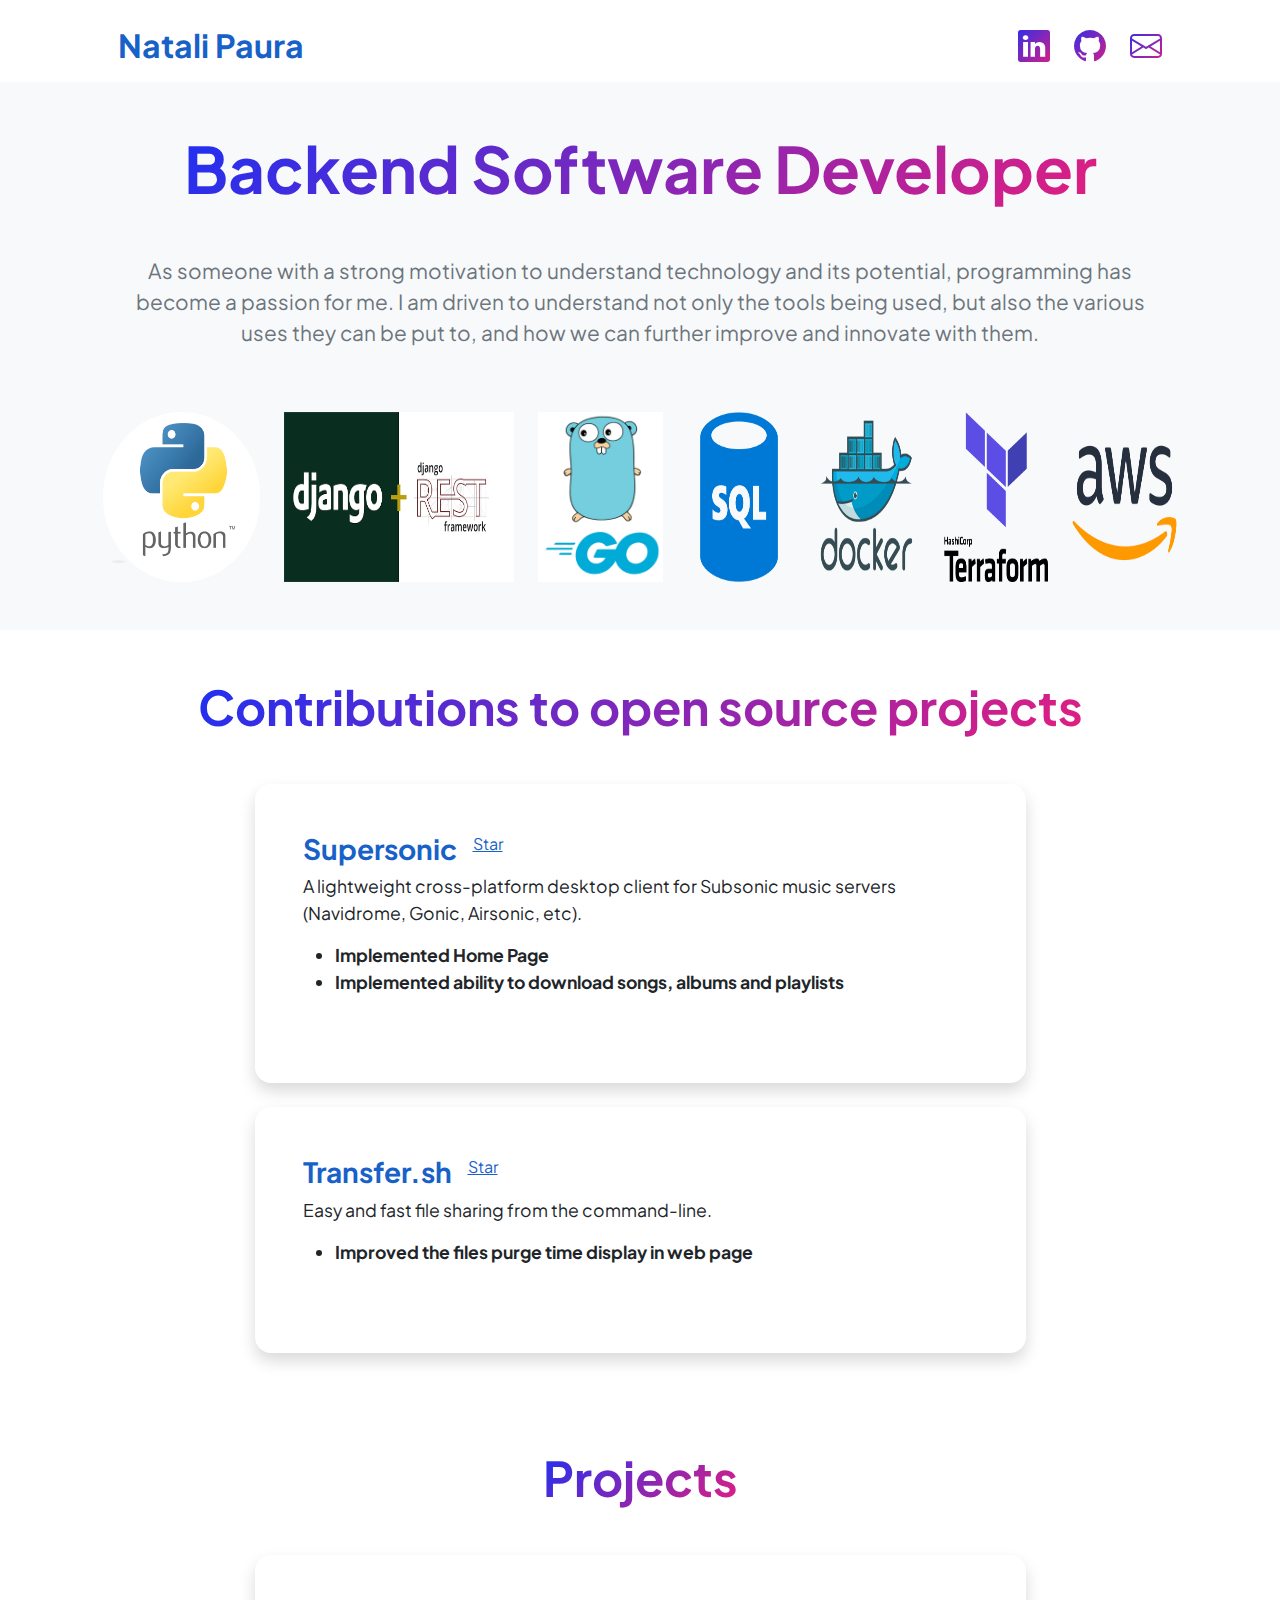
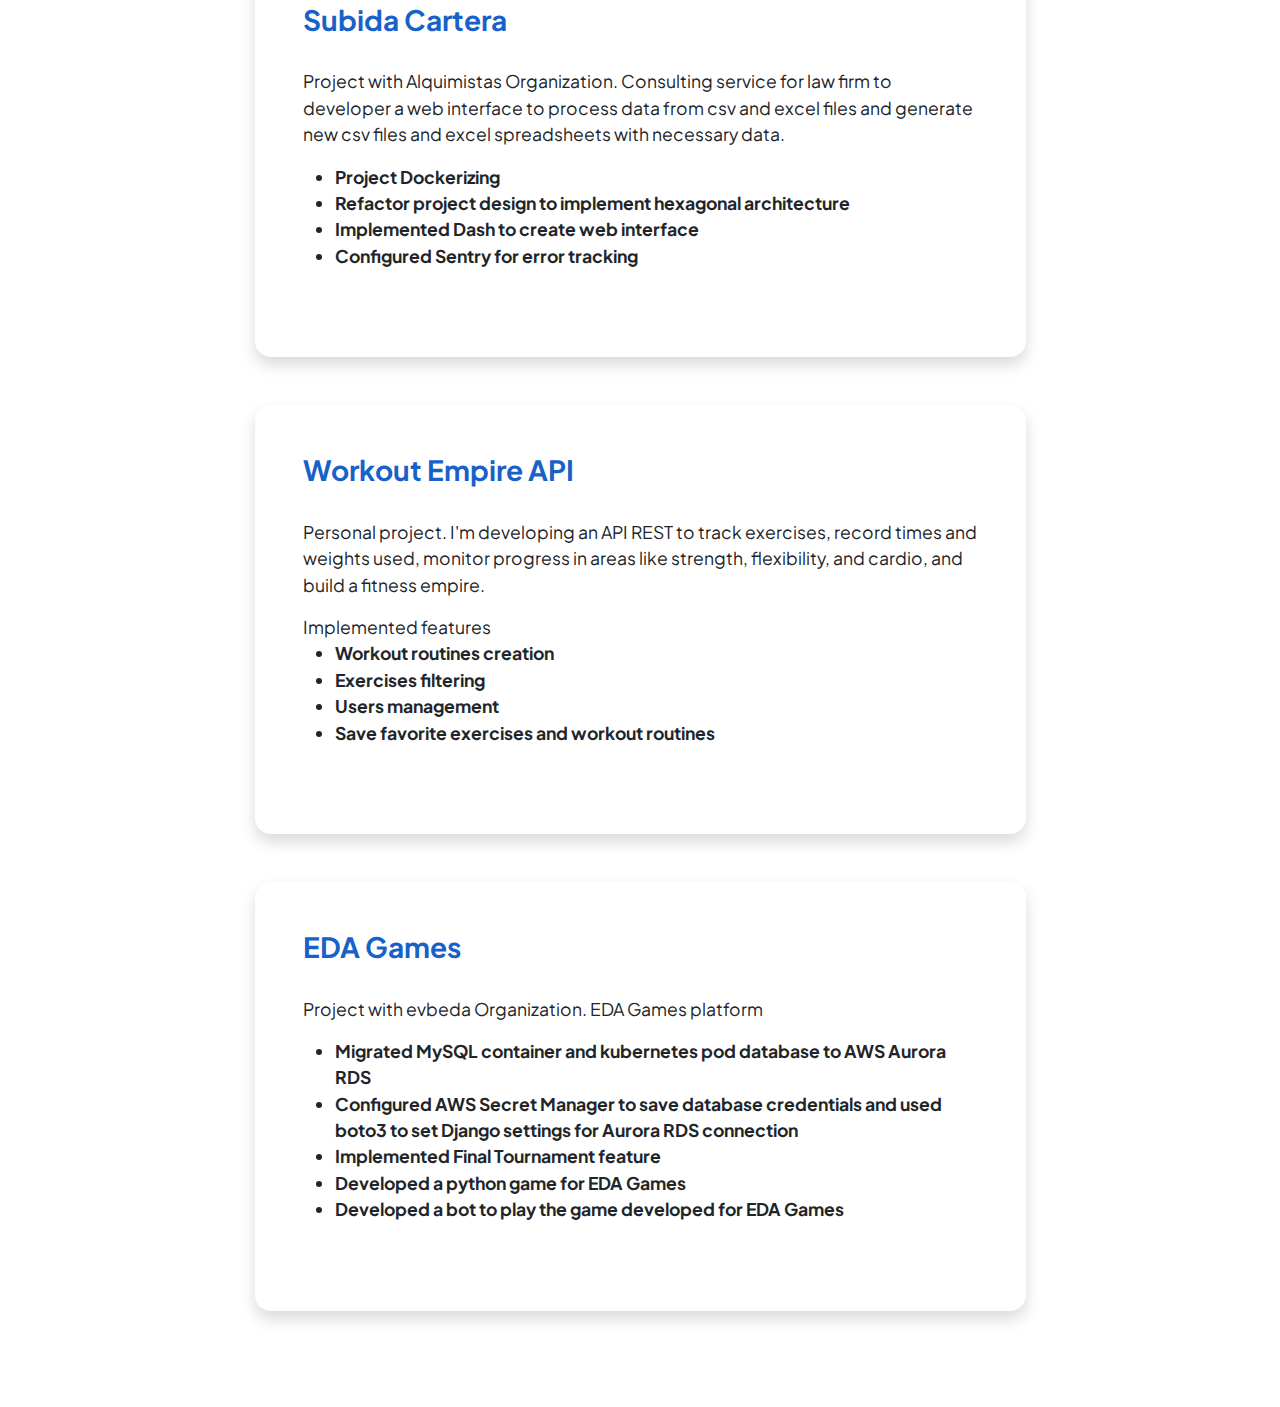
==== index.html @ a1b4a193 "Add portfolio information" ====
<!DOCTYPE html>
<html lang="en">
    <head>
        <meta charset="utf-8" />
        <meta name="viewport" content="width=device-width, initial-scale=1, shrink-to-fit=no" />
        <meta name="description" content="" />
        <meta name="author" content="" />
        <title>Portfolio</title>
        <!-- Favicon-->
        <link rel="icon" href="images/favicon.svg" sizes="any" type="image/svg+xml">
        <!-- Custom Google font-->
        <link rel="preconnect" href="https://fonts.googleapis.com" />
        <link rel="preconnect" href="https://fonts.gstatic.com" crossorigin />
        <link href="https://fonts.googleapis.com/css2?family=Plus+Jakarta+Sans:wght@100;200;300;400;500;600;700;800;900&amp;display=swap" rel="stylesheet" />
        <!-- Bootstrap icons-->
        <link href="https://cdn.jsdelivr.net/npm/bootstrap-icons@1.8.1/font/bootstrap-icons.css" rel="stylesheet" />
        <!-- Core theme CSS (includes Bootstrap)-->
        <link href="css/styles.css" rel="stylesheet" />
    </head>
    <body class="d-flex flex-column h-100">
        <main class="flex-shrink-0">
            <!-- Navigation-->
            <nav class="navbar navbar-expand-lg navbar-light bg-white py-3">
                <div class="container px-5">
                    <a class="navbar-brand" href="index.html"><span class="fw-bolder text-primary">Natali Paura</span></a>
                    <button class="navbar-toggler" type="button" data-bs-toggle="collapse" data-bs-target="#navbarSupportedContent" aria-controls="navbarSupportedContent" aria-expanded="false" aria-label="Toggle navigation"><span class="navbar-toggler-icon"></span></button>
                    <div class="collapse navbar-collapse" id="navbarSupportedContent">
                        <div class="d-flex justify-content-center fs-2 gap-4">
                            <a class="a-text-gradient" href="https://www.linkedin.com/in/natalipaura/"><i class="bi bi-linkedin"></i></a>
                            <a class="a-text-gradient" href="https://github.com/natilou"><i class="bi bi-github"></i></a>
                            <a class="a-text-gradient" href="mailto:natali.fpaura@gmail.com"><i class="bi bi-envelope"></i></a>
                        </div>
                    </div>
                </div>
            </nav>
            <!-- Header-->
            <header class="py-5">
                <section class="bg-light py-5">
                    <div class="container px-5">
                        <div class="row gx-5 justify-content-center">
                            <div class="col-xxl-8">
                                <div class="text-center my-5">
                                    <h2 class="display-3 fw-bolder mb-5"><span class="text-gradient d-inline">Backend Software Developer</span></h2>
                                    <p class="text-muted">
                                        As someone with a strong motivation to understand technology and its potential, programming has become a passion for me. I am driven to understand not only the tools being used, but also the various uses they can be put to, and how we can further improve and innovate with them.
                                    </p>
                                    <br>
                                    <br>
                                    <!-- <div class="badge bg-gradient-primary-to-secondary text-white mb-4"><div class="text-uppercase">Python &middot; Django &middot; Go &middot; Docker</div></div> -->
                                    <div class="d-flex justify-content-center fs-2 gap-4">
                                        <img class="language-icon" id="python-logo" src="assets/python.png">
                                        <img class="language-icon" id="django-logo" src="assets/django.png">
                                        <img class="language-icon" id="go-logo"src="assets/golang_icon.png">
                                        <img class="language-icon" src="assets/sql.png">
                                        <img class="language-icon" src="assets/docker_icon.png">
                                        <img class="language-icon" src="assets/terraform.png">
                                        <img class="language-icon" src="assets/aws.png">
                                      
                                    </div>
                                </div>
                            </div>
                        </div>
                    </div>
                </section>
                <!-- Projects Section-->
            <section class="py-5">
                <div class="container px-5 mb-5">
                    <div class="text-center mb-5">
                        <br>
                        <br>
                        <h4 class="display-5 fw-bolder mb-0"><span class="text-gradient d-inline">Contributions to open source projects</span></h4>
                    </div>
                    <div class="row gx-5 justify-content-center">
                        <div class="col-lg-11 col-xl-9 col-xxl-8">
                            <!-- Project Card 1-->
                            <div class="card overflow-hidden shadow rounded-4 border-0">
                                <div class="card-body p-0">
                                    <div class="d-flex align-items-center">
                                        <div class="p-5">
                                            <div class="project-info-container">
                                                <h3 class="fw-bolder"><a class="link-project" href="https://github.com/dweymouth/supersonic">Supersonic</a></h3>
                                                <a class="github-button" href="https://github.com/dweymouth/supersonic" data-icon="octicon-star" data-size="large" data-show-count="true" aria-label="Star dweymouth/supersonic on GitHub">Star</a>
                                            </div>
                                            <p>A lightweight cross-platform desktop client for Subsonic music servers (Navidrome, Gonic, Airsonic, etc).</p>
                                            <ul>
                                                <li><strong>Implemented Home Page</strong></li>
                                                <li><strong>Implemented ability to download songs, albums and playlists</strong></li>
                                            </ul>
                                            <img src="https://img.shields.io/badge/Go-00ADD8?style=for-the-badge&logo=go&logoColor=white" alt="">
                                        </div>
                                    </div>
                                </div>
                            </div>
                            <br>
                            <!-- Project Card 2-->
                            <div class="card overflow-hidden shadow rounded-4 border-0 mb-5">
                                <div class="card-body p-0">
                                    <div class="d-flex align-items-center">
                                        <div class="p-5">
                                            <div class="project-info-container">
                                                <h3 class="fw-bolder"><a class="link-project" href="https://github.com/dutchcoders/transfer.sh">Transfer.sh</a></h3>
                                                <a class="github-button" href="https://github.com/dutchcoders/transfer.sh" data-icon="octicon-star" data-size="large" data-show-count="true" aria-label="Star dutchcoders/transfer.sh on GitHub">Star</a>
                                            </div>
                                                <p>Easy and fast file sharing from the command-line.</p>
                                            <ul>
                                                <li><strong>Improved the files purge time display in web page</strong></li>
                                            </ul>
                                            <img src="https://img.shields.io/badge/Go-00ADD8?style=for-the-badge&logo=go&logoColor=white" alt="">
                                        </div>
                                    </div>
                                </div>
                            </div>
                        </div>
                    </div>
                    <br>
                    <br>
                    <div class="text-center mb-5">
                        <h4 class="display-5 fw-bolder mb-0"><span class="text-gradient d-inline">Projects</span></h4>
                    </div>
                    <div class="row gx-5 justify-content-center">
                        <div class="col-lg-11 col-xl-9 col-xxl-8">
                            <!-- Project Card 1-->
                            <div class="card overflow-hidden shadow rounded-4 border-0 mb-5">
                                <div class="card-body p-0">
                                    <div class="d-flex align-items-center">
                                        <div class="p-5">
                                            <a class="link-project" href="https://github.com/alquimistas-org/subida_cartera"><h3 class="fw-bolder">Subida Cartera</h3></a>
                                            <p>Project with Alquimistas Organization. Consulting service for law firm to developer a web interface to process data from csv and excel files and generate new csv files and excel spreadsheets with necessary data.</p>
                                            <ul>
                                                <li><strong>Project Dockerizing</strong></li>
                                                <li><strong>Refactor project design to implement hexagonal architecture</strong></li>
                                                <li><strong>Implemented Dash to create web interface</strong></li>
                                                <li><strong>Configured Sentry for error tracking</strong></li>
                                            </ul>
                                            <br>
                                            <div class="d-flex justify-content-start fs-2 gap-2">
                                                <img src="https://img.shields.io/badge/Python-3873a4?style=for-the-badge&logo=python&logoColor=white" alt="">
                                                <img src="https://img.shields.io/badge/Pandas-130654?style=for-the-badge&logo=pandas&logoColor=white" alt="">
                                                <img src="https://img.shields.io/badge/Dash-0e1012?style=for-the-badge&logo=plotly&logoColor=white" alt="">
                                                <img src="https://img.shields.io/badge/Docker-309cef?style=for-the-badge&logo=docker&logoColor=white" alt="">
                                                <img src="https://img.shields.io/badge/Sentry-362d59?style=for-the-badge&logo=sentry&logoColor=white" alt="">
                                            </div>
                                        </div>
                                    </div>
                                </div>
                            </div>
                        </div>
                        <div class="col-lg-11 col-xl-9 col-xxl-8">
                            <!-- Project Card 2-->
                            <div class="card overflow-hidden shadow rounded-4 border-0 mb-5">
                                <div class="card-body p-0">
                                    <div class="d-flex align-items-center">
                                        <div class="p-5">
                                            <a class="link-project" href="https://github.com/natilou/workout_django_api"><h3 class="fw-bolder">Workout Empire API</h3></a>

                                            <p>Personal project. I'm developing an API REST to track exercises, record times and weights used, monitor progress in areas like strength, flexibility, and cardio, and build a fitness empire.</p>
                                            <figure>
                                                <figcaption style="font-size: 1.1rem;">Implemented features</figcaption>
                                                <ul>
                                                    <li><strong>Workout routines creation</strong></li>
                                                    <li><strong>Exercises filtering</strong></li>
                                                    <li><strong>Users management</strong></li>
                                                    <li><strong>Save favorite exercises and workout routines</strong></li>
                                                </ul>
                                            </figure>
                                            <br>
                                            <div class="d-flex justify-content-start fs-2 gap-2" style="flex-wrap: wrap;">
                                                <img src="https://img.shields.io/badge/Python-3873a4?style=for-the-badge&logo=python&logoColor=white" alt="">
                                                <img src="https://img.shields.io/badge/Django-0c4b33?style=for-the-badge&logo=django&logoColor=white" alt="">
                                                <img src="https://img.shields.io/badge/Django REST framework-a30000?style=for-the-badge&logo=&logoColor=white" alt="">
                                                <img src="https://img.shields.io/badge/Docker-309cef?style=for-the-badge&logo=docker&logoColor=white" alt="">
                                                <img src="https://img.shields.io/badge/Docker-309cef?style=for-the-badge&logo=docker&logoColor=white" alt="">
                                                <img src="https://img.shields.io/badge/GitHub Actions-24292f?style=for-the-badge&logo=githubactions&logoColor=white" alt="">
                                            </div> 
                                                                                   
                                        </div>
                                    </div>
                                </div>
                            </div>
                            <!-- Project Card 3-->
                            <div class="card overflow-hidden shadow rounded-4 border-0 mb-5">
                                <div class="card-body p-0">
                                    <div class="d-flex align-items-center">
                                        <div class="p-5">
                                            <a class="link-project" href="https://github.com/evbeda/edagames"><h3 class="fw-bolder">EDA Games</h3></a>
                                            <p>Project with evbeda Organization. EDA Games platform</p> 
                                            <ul>
                                                <li><strong>Migrated MySQL container and kubernetes pod database to AWS Aurora RDS</strong></li>
                                                <li><strong>Configured AWS Secret Manager to save database credentials and used boto3 to set Django settings for Aurora RDS connection</strong></li>
                                                <li><strong>Implemented Final Tournament feature</strong></li>
                                                <li><strong>Developed a python game for EDA Games</strong></li>
                                                <li><strong>Developed a bot to play the game developed for EDA Games</strong></li>
                                           
                                            </ul>
                                            </figure>
                                            <br>
                                            <div class="d-flex justify-content-start fs-2 gap-2" style="flex-wrap: wrap;">
                                                <img src="https://img.shields.io/badge/Python-3873a4?style=for-the-badge&logo=python&logoColor=white" alt="">
                                                <img src="https://img.shields.io/badge/Django-0c4b33?style=for-the-badge&logo=django&logoColor=white" alt="">
                                                <img src="https://img.shields.io/badge/Django REST framework-a30000?style=for-the-badge&logo=&logoColor=white" alt="">
                                                <img src="https://img.shields.io/badge/Docker-309cef?style=for-the-badge&logo=docker&logoColor=white" alt="">
                                                <img src="https://img.shields.io/badge/Kubernetes-316ce6?style=for-the-badge&logo=kubernetes&logoColor=white" alt="">
                                                <img src="https://img.shields.io/badge/Terraform-844fba?style=for-the-badge&logo=terraform&logoColor=white" alt="">
                                                <img src="https://img.shields.io/badge/Amazon AWS-ff9900?style=for-the-badge&logo=amazonaws&logoColor=white" alt="">
                                                <img src="https://img.shields.io/badge/CircleCi-049b4a?style=for-the-badge&logo=circleci&logoColor=white" alt="">
                                            </div>                                            
                                        </div>
                                    </div>
                                </div>
                            </div>
                        </div>
                    </div>
                    
                </div>
            </section>
        </main>
            </header>
            <!-- About Section-->
        </main>
        <!-- Bootstrap core JS-->
        <script src="https://cdn.jsdelivr.net/npm/bootstrap@5.2.3/dist/js/bootstrap.bundle.min.js"></script>
        <!-- Core theme JS-->
        <script src="js/scripts.js"></script>
        <!-- Place this tag in your head or just before your close body tag. -->
        <script async defer src="https://buttons.github.io/buttons.js"></script>
    </body>
</html>
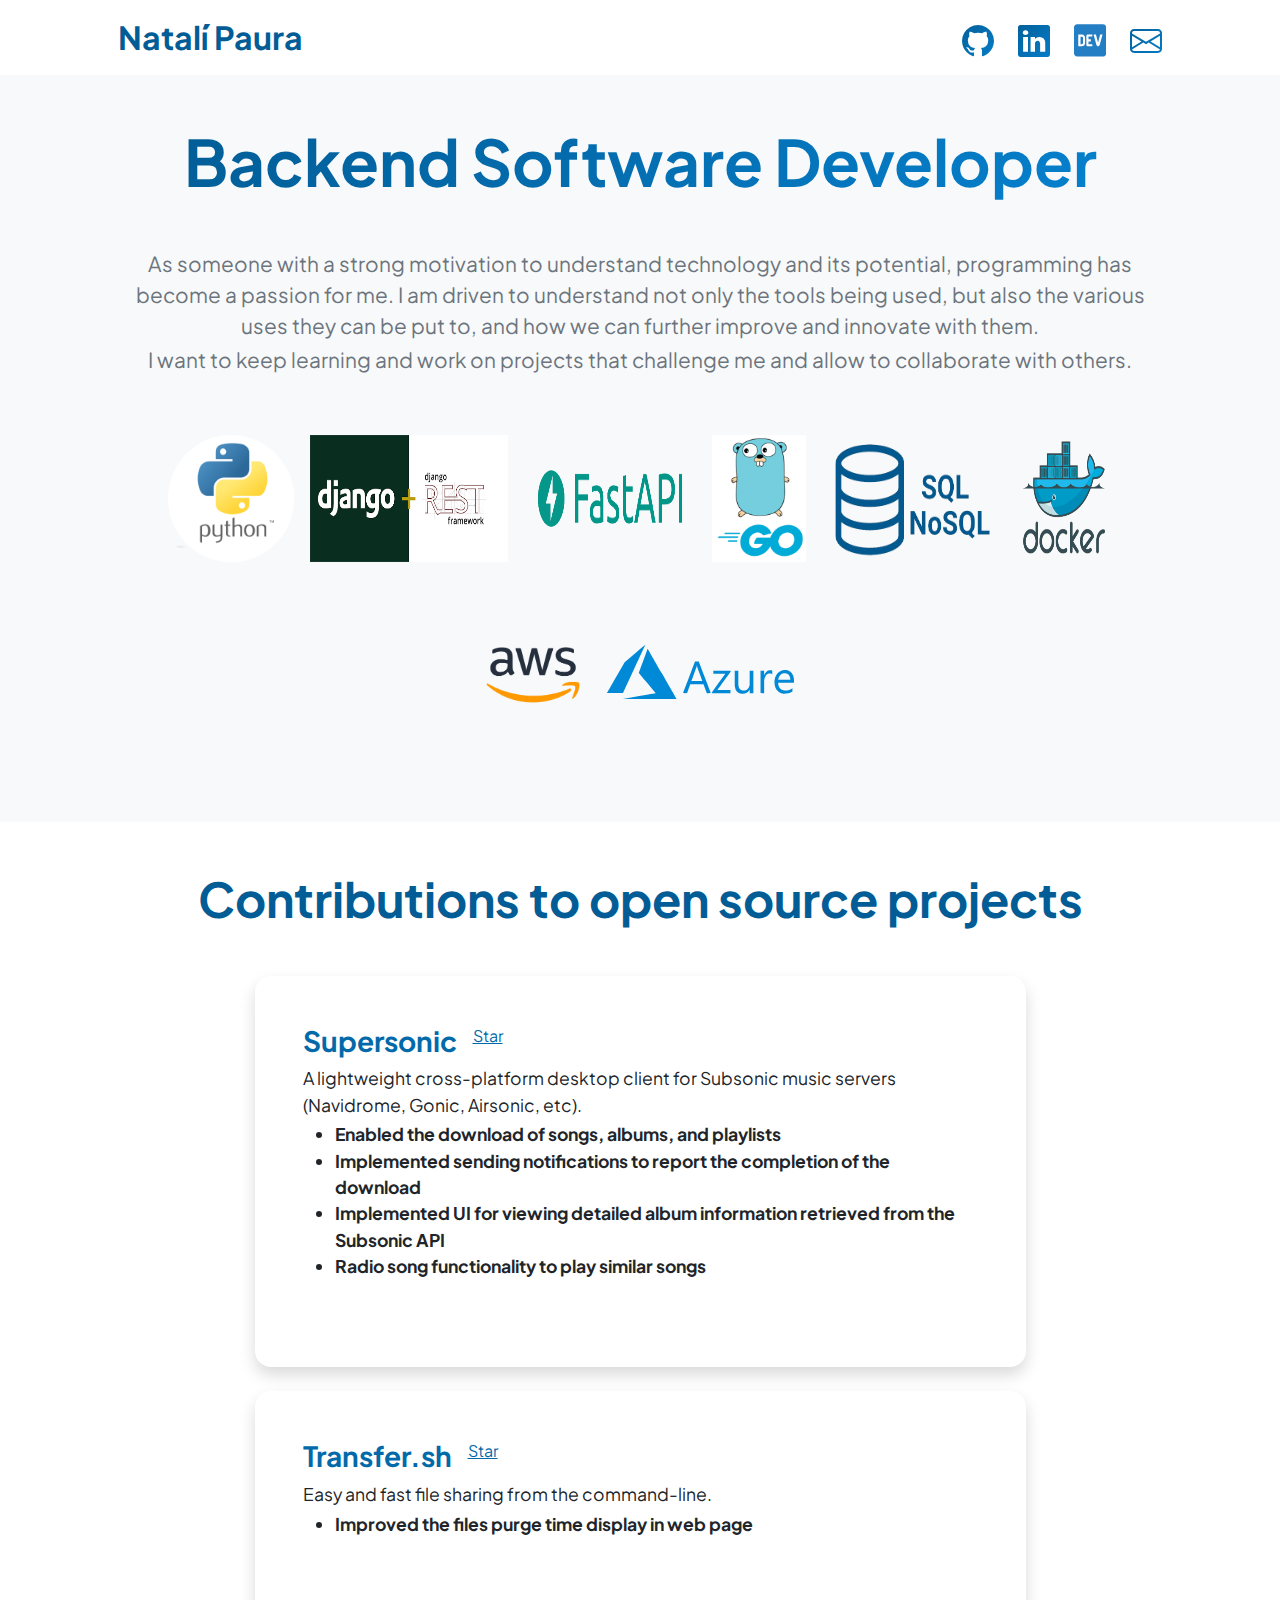
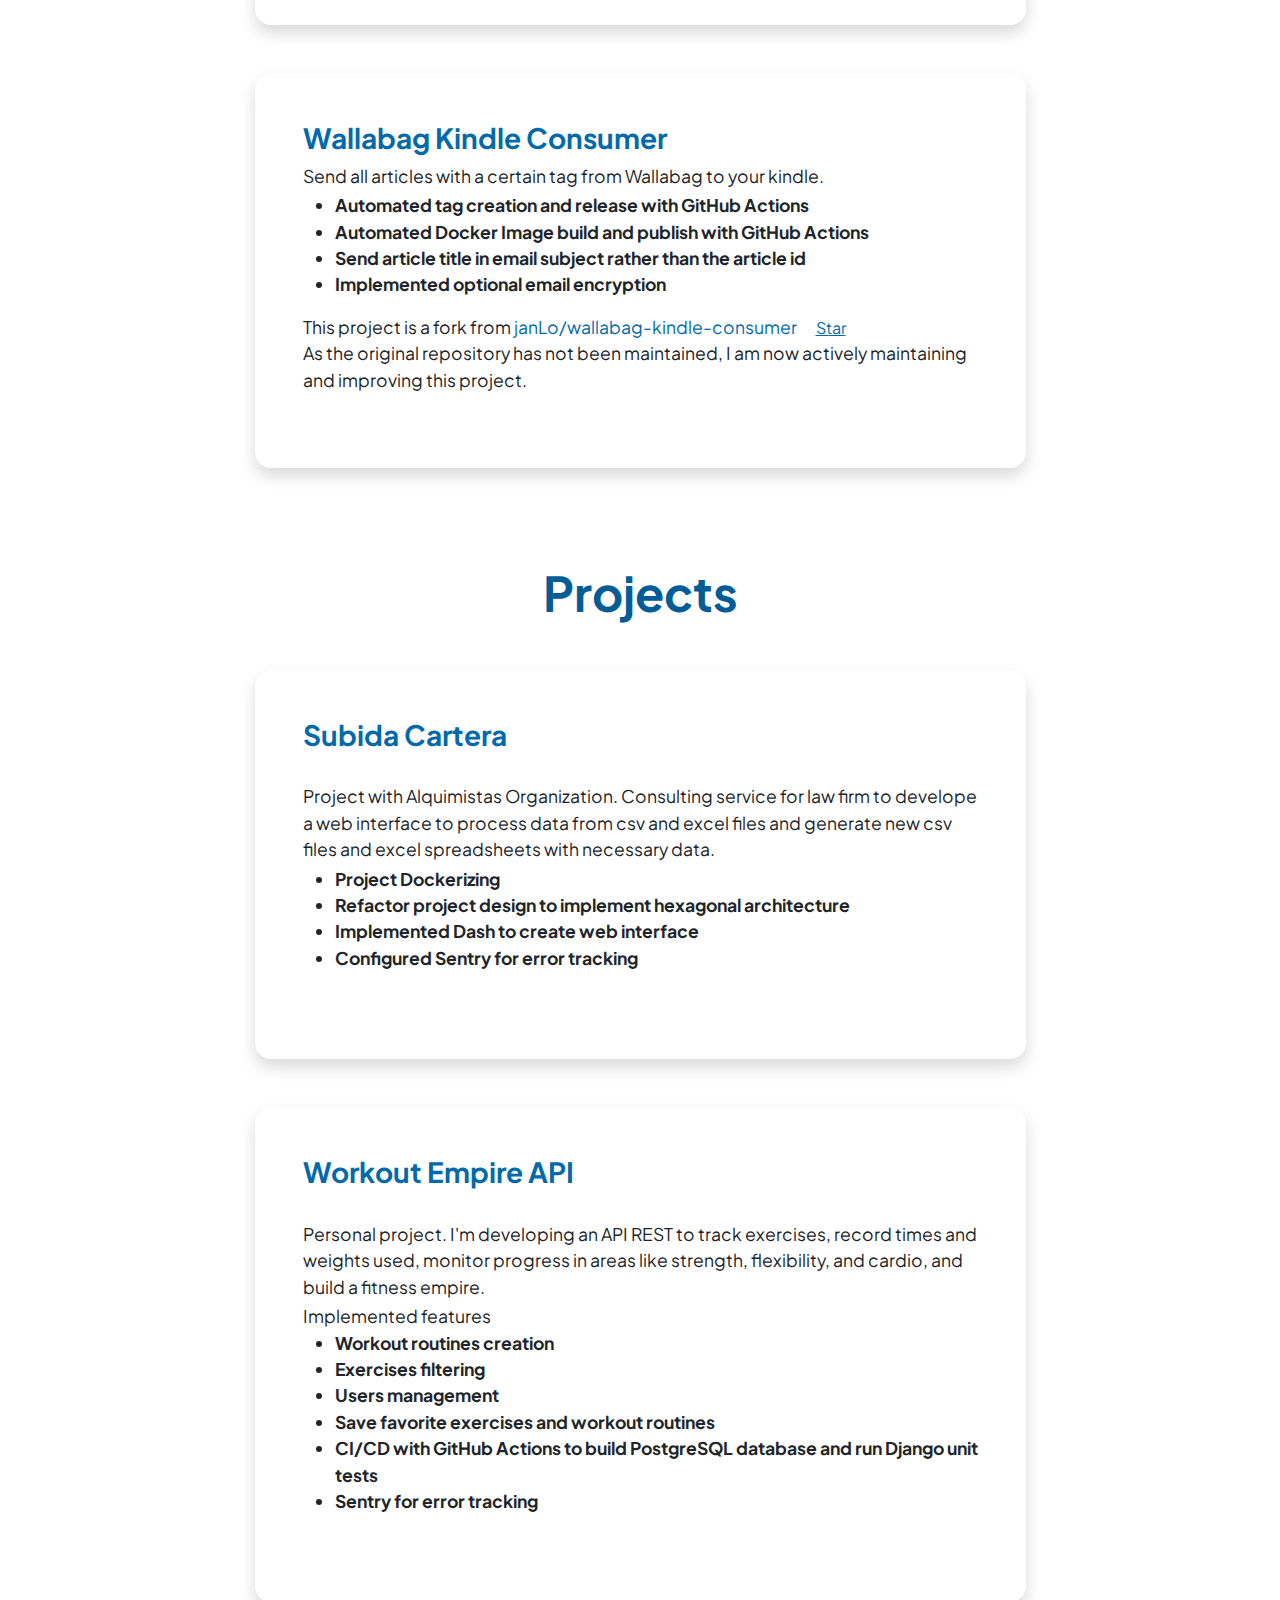
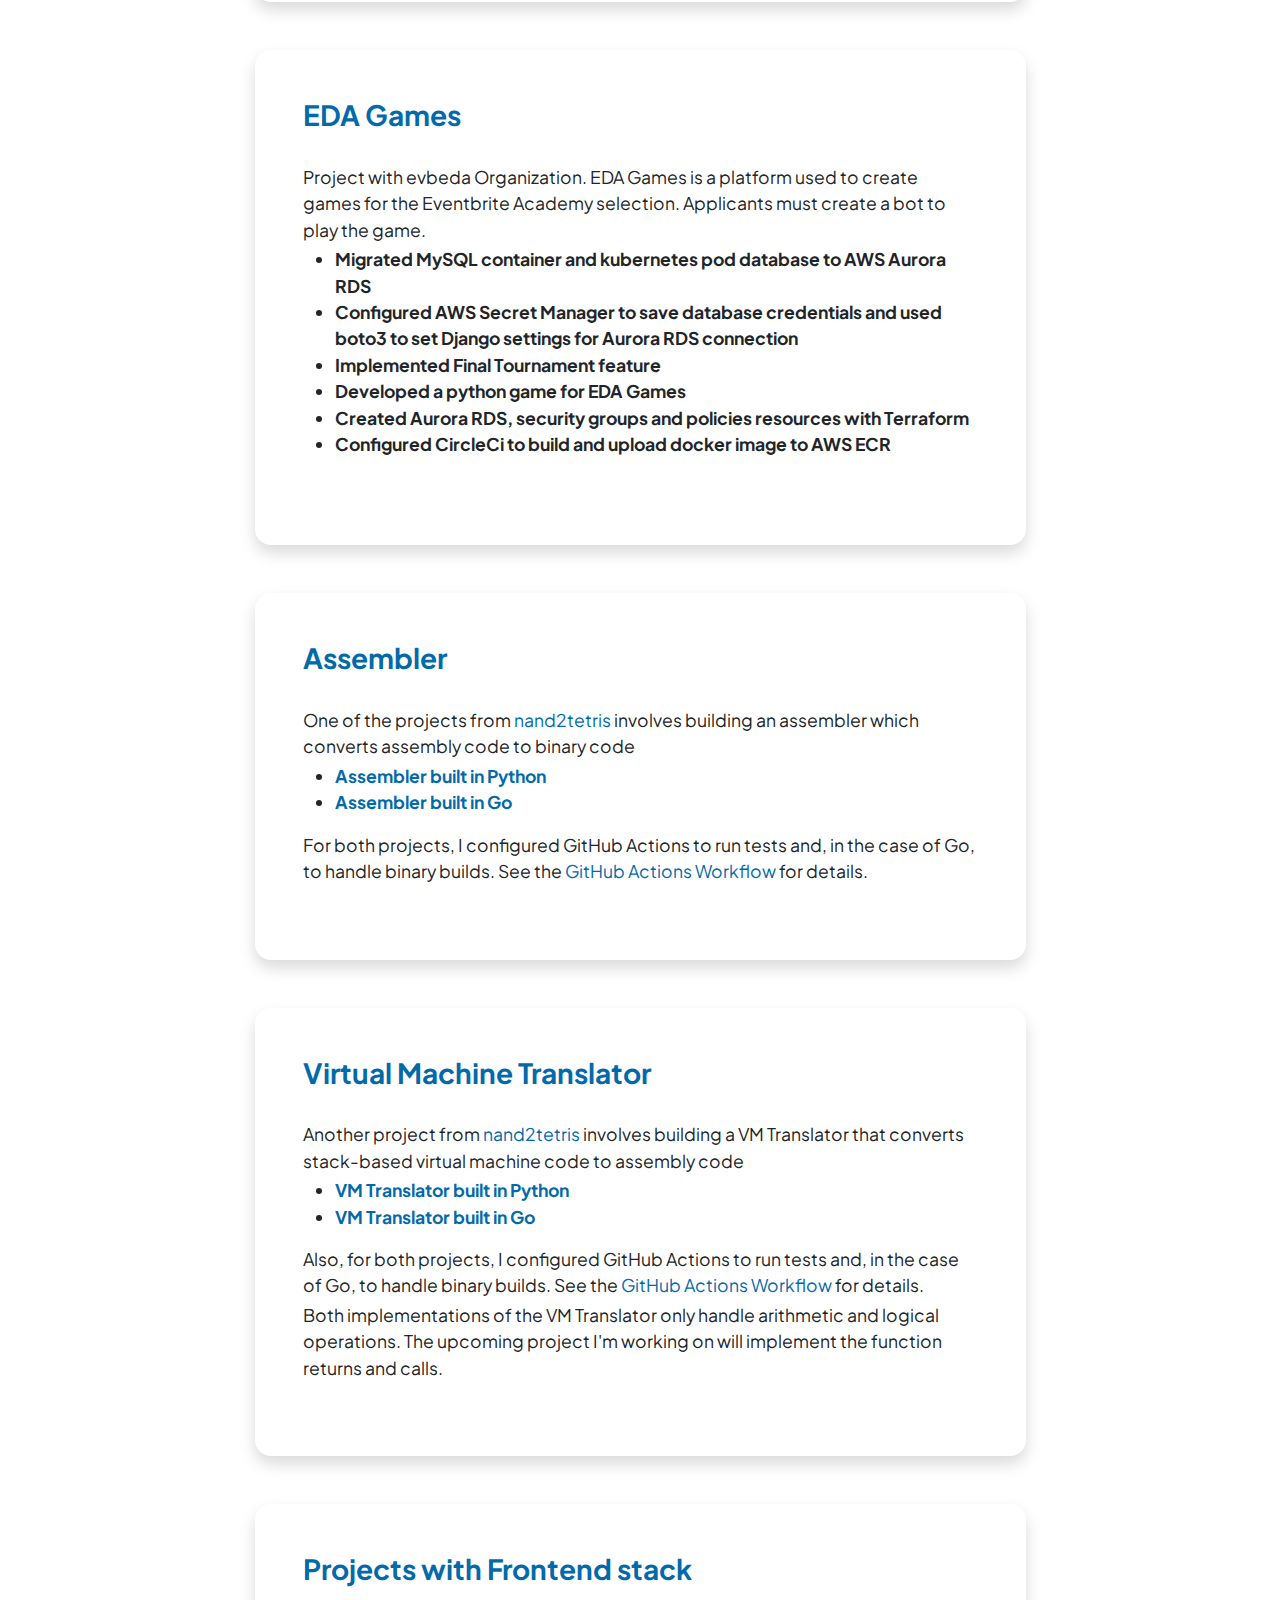
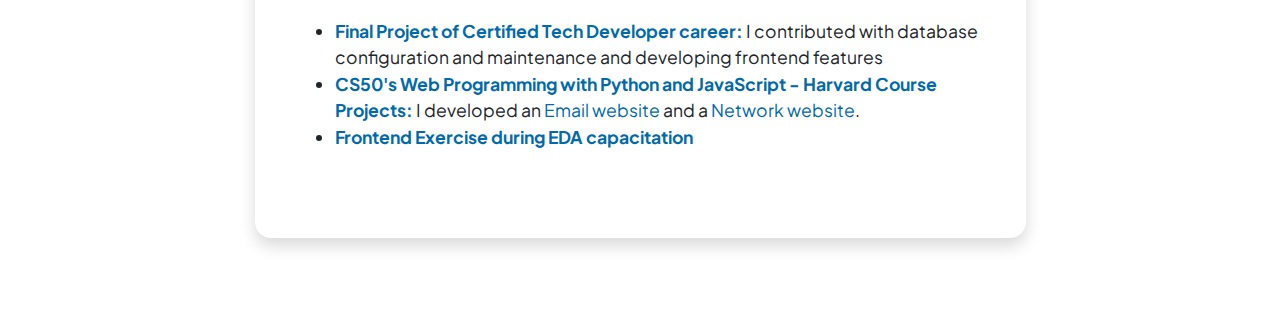
==== commit 325dfcbc: "update info and style" ====
--- a/index.html
+++ b/index.html
@@ -5,9 +5,9 @@
         <meta name="viewport" content="width=device-width, initial-scale=1, shrink-to-fit=no" />
         <meta name="description" content="" />
         <meta name="author" content="" />
-        <title>Portfolio</title>
+        <title>Natalí Paura - Portfolio</title>
         <!-- Favicon-->
-        <link rel="icon" href="images/favicon.svg" sizes="any" type="image/svg+xml">
+        <link rel="icon" href="assets/favicon.svg" sizes="any" type="image/svg+xml">
         <!-- Custom Google font-->
         <link rel="preconnect" href="https://fonts.googleapis.com" />
         <link rel="preconnect" href="https://fonts.gstatic.com" crossorigin />
@@ -22,13 +22,14 @@
             <!-- Navigation-->
             <nav class="navbar navbar-expand-lg navbar-light bg-white py-3">
                 <div class="container px-5">
-                    <a class="navbar-brand" href="index.html"><span class="fw-bolder text-primary">Natali Paura</span></a>
-                    <button class="navbar-toggler" type="button" data-bs-toggle="collapse" data-bs-target="#navbarSupportedContent" aria-controls="navbarSupportedContent" aria-expanded="false" aria-label="Toggle navigation"><span class="navbar-toggler-icon"></span></button>
+                    <h1 class="fw-bolder text-primary">Natalí Paura</h1>
+
                     <div class="collapse navbar-collapse" id="navbarSupportedContent">
                         <div class="d-flex justify-content-center fs-2 gap-4">
-                            <a class="a-text-gradient" href="https://www.linkedin.com/in/natalipaura/"><i class="bi bi-linkedin"></i></a>
-                            <a class="a-text-gradient" href="https://github.com/natilou"><i class="bi bi-github"></i></a>
-                            <a class="a-text-gradient" href="mailto:natali.fpaura@gmail.com"><i class="bi bi-envelope"></i></a>
+                            <a class="a-text-gradient" href="https://github.com/natilou" target="_blank"><i class="bi bi-github"></i></a>
+                            <a class="a-text-gradient" href="https://www.linkedin.com/in/natalipaura/" target="_blank"><i class="bi bi-linkedin"></i></a>
+                            <a class="a-text-gradient" href="https://dev.to/natilou" target="_blank"><svg xmlns="http://www.w3.org/2000/svg" height="2.3rem" viewBox="0 0 448 512"><!--! Font Awesome Free 6.4.0 by @fontawesome - https://fontawesome.com License - https://fontawesome.com/license (Commercial License) Copyright 2023 Fonticons, Inc. --><style>svg{fill:#247ec4}</style><path d="M120.12 208.29c-3.88-2.9-7.77-4.35-11.65-4.35H91.03v104.47h17.45c3.88 0 7.77-1.45 11.65-4.35 3.88-2.9 5.82-7.25 5.82-13.06v-69.65c-.01-5.8-1.96-10.16-5.83-13.06zM404.1 32H43.9C19.7 32 .06 51.59 0 75.8v360.4C.06 460.41 19.7 480 43.9 480h360.2c24.21 0 43.84-19.59 43.9-43.8V75.8c-.06-24.21-19.7-43.8-43.9-43.8zM154.2 291.19c0 18.81-11.61 47.31-48.36 47.25h-46.4V172.98h47.38c35.44 0 47.36 28.46 47.37 47.28l.01 70.93zm100.68-88.66H201.6v38.42h32.57v29.57H201.6v38.41h53.29v29.57h-62.18c-11.16.29-20.44-8.53-20.72-19.69V193.7c-.27-11.15 8.56-20.41 19.71-20.69h63.19l-.01 29.52zm103.64 115.29c-13.2 30.75-36.85 24.63-47.44 0l-38.53-144.8h32.57l29.71 113.72 29.57-113.72h32.58l-38.46 144.8z"/></svg></a>
+                            <a class="a-text-gradient" href="mailto:natali.fpaura@gmail.com" target="_blank"><i class="bi bi-envelope"></i></a>
                         </div>
                     </div>
                 </div>
@@ -44,18 +45,23 @@
                                     <p class="text-muted">
                                         As someone with a strong motivation to understand technology and its potential, programming has become a passion for me. I am driven to understand not only the tools being used, but also the various uses they can be put to, and how we can further improve and innovate with them.
                                     </p>
+                                    <p class="text-muted">
+                                        I want to keep learning and work on projects that challenge me and allow to collaborate with others.
+                                    </p>
                                     <br>
                                     <br>
                                     <!-- <div class="badge bg-gradient-primary-to-secondary text-white mb-4"><div class="text-uppercase">Python &middot; Django &middot; Go &middot; Docker</div></div> -->
-                                    <div class="d-flex justify-content-center fs-2 gap-4">
+                                    <div class="logo-container">
                                         <img class="language-icon" id="python-logo" src="assets/python.png">
                                         <img class="language-icon" id="django-logo" src="assets/django.png">
+                                        <img class="language-icon" id="fastapi-logo" src="assets/fastapi_logo.png">
                                         <img class="language-icon" id="go-logo"src="assets/golang_icon.png">
-                                        <img class="language-icon" src="assets/sql.png">
+                                        <img class="language-icon" id="db-logo" src="assets/database.png">
                                         <img class="language-icon" src="assets/docker_icon.png">
-                                        <img class="language-icon" src="assets/terraform.png">
+                                    </div>
+                                    <div>
                                         <img class="language-icon" src="assets/aws.png">
-                                      
+                                        <img class="language-icon" id="azure-logo" src="assets/azure-logo.svg">
                                     </div>
                                 </div>
                             </div>
@@ -68,7 +74,7 @@
                     <div class="text-center mb-5">
                         <br>
                         <br>
-                        <h4 class="display-5 fw-bolder mb-0"><span class="text-gradient d-inline">Contributions to open source projects</span></h4>
+                        <h4 class="display-5 fw-bolder mb-0"><span class="text-gradient-subtitle d-inline">Contributions to open source projects</span></h4>
                     </div>
                     <div class="row gx-5 justify-content-center">
                         <div class="col-lg-11 col-xl-9 col-xxl-8">
@@ -78,13 +84,15 @@
                                     <div class="d-flex align-items-center">
                                         <div class="p-5">
                                             <div class="project-info-container">
-                                                <h3 class="fw-bolder"><a class="link-project" href="https://github.com/dweymouth/supersonic">Supersonic</a></h3>
+                                                <h3 class="fw-bolder"><a class="link-project" href="https://github.com/dweymouth/supersonic" target="_blank">Supersonic</a></h3>
                                                 <a class="github-button" href="https://github.com/dweymouth/supersonic" data-icon="octicon-star" data-size="large" data-show-count="true" aria-label="Star dweymouth/supersonic on GitHub">Star</a>
                                             </div>
                                             <p>A lightweight cross-platform desktop client for Subsonic music servers (Navidrome, Gonic, Airsonic, etc).</p>
                                             <ul>
-                                                <li><strong>Implemented Home Page</strong></li>
-                                                <li><strong>Implemented ability to download songs, albums and playlists</strong></li>
+                                                <li><strong>Enabled the download of songs, albums, and playlists</strong></li>
+                                                <li><strong>Implemented sending notifications to report the completion of the download</strong></li>
+                                                <li><strong>Implemented UI for viewing detailed album information retrieved from the Subsonic API</strong></li>
+                                                <li><strong>Radio song functionality to play similar songs</strong></li>
                                             </ul>
                                             <img src="https://img.shields.io/badge/Go-00ADD8?style=for-the-badge&logo=go&logoColor=white" alt="">
                                         </div>
@@ -98,7 +106,7 @@
                                     <div class="d-flex align-items-center">
                                         <div class="p-5">
                                             <div class="project-info-container">
-                                                <h3 class="fw-bolder"><a class="link-project" href="https://github.com/dutchcoders/transfer.sh">Transfer.sh</a></h3>
+                                                <h3 class="fw-bolder"><a class="link-project" href="https://github.com/dutchcoders/transfer.sh" target="_blank">Transfer.sh</a></h3>
                                                 <a class="github-button" href="https://github.com/dutchcoders/transfer.sh" data-icon="octicon-star" data-size="large" data-show-count="true" aria-label="Star dutchcoders/transfer.sh on GitHub">Star</a>
                                             </div>
                                                 <p>Easy and fast file sharing from the command-line.</p>
@@ -106,6 +114,34 @@
                                                 <li><strong>Improved the files purge time display in web page</strong></li>
                                             </ul>
                                             <img src="https://img.shields.io/badge/Go-00ADD8?style=for-the-badge&logo=go&logoColor=white" alt="">
+                                        </div>
+                                    </div>
+                                </div>
+                            </div>
+                            <!-- Project Card 3-->
+                            <div class="card overflow-hidden shadow rounded-4 border-0 mb-5">
+                                <div class="card-body p-0">
+                                    <div class="d-flex align-items-center">
+                                        <div class="p-5">
+                                            <div class="project-info-container">
+                                                <h3 class="fw-bolder"><a class="link-project" href="https://github.com/natilou/wallabag-kindle-consumer" target="_blank">Wallabag Kindle Consumer</a></h3>
+                                            </div>
+                                                <p>Send all articles with a certain tag from Wallabag to your kindle.</p>
+                                            <ul>
+                                                <li><strong>Automated tag creation and release with GitHub Actions</strong></li>
+                                                <li><strong>Automated Docker Image build and publish with GitHub Actions</strong></li>
+                                                <li><strong>Send article title in email subject rather than the article id</strong></li>
+                                                <li><strong>Implemented optional email encryption</strong></li>
+                                            </ul>
+                                            <div>
+                                                <span style="font-size: 1.1rem;">This project is a fork from <a class="link-project" href="https://github.com/janLo/wallabag-kindle-consumer" target="_blank">janLo/wallabag-kindle-consumer</a></span>
+                                                <a class="github-button" href="https://github.com/janLo/wallabag-kindle-consumer" data-icon="octicon-star" data-size="large" data-show-count="true" aria-label="Star janLo/wallabag-kindle-consumer on GitHub">Star</a>
+                                            </div>
+                                            <p>As the original repository has not been maintained, I am now actively maintaining and improving this project.</p>
+
+                                            <img src="https://img.shields.io/badge/Python-3873a4?style=for-the-badge&logo=python&logoColor=white" alt="">
+                                            <img src="https://img.shields.io/badge/Docker-309cef?style=for-the-badge&logo=docker&logoColor=white" alt="">
+                                            <img src="https://img.shields.io/badge/GitHub Actions-24292f?style=for-the-badge&logo=githubactions&logoColor=white" alt="">
                                         </div>
                                     </div>
                                 </div>
@@ -115,7 +151,7 @@
                     <br>
                     <br>
                     <div class="text-center mb-5">
-                        <h4 class="display-5 fw-bolder mb-0"><span class="text-gradient d-inline">Projects</span></h4>
+                        <h4 class="display-5 fw-bolder mb-0"><span class="text-gradient-subtitle d-inline">Projects</span></h4>
                     </div>
                     <div class="row gx-5 justify-content-center">
                         <div class="col-lg-11 col-xl-9 col-xxl-8">
@@ -124,8 +160,8 @@
                                 <div class="card-body p-0">
                                     <div class="d-flex align-items-center">
                                         <div class="p-5">
-                                            <a class="link-project" href="https://github.com/alquimistas-org/subida_cartera"><h3 class="fw-bolder">Subida Cartera</h3></a>
-                                            <p>Project with Alquimistas Organization. Consulting service for law firm to developer a web interface to process data from csv and excel files and generate new csv files and excel spreadsheets with necessary data.</p>
+                                            <a class="link-project" href="https://github.com/alquimistas-org/subida_cartera" target="_blank"><h3 class="fw-bolder">Subida Cartera</h3></a>
+                                            <p>Project with Alquimistas Organization. Consulting service for law firm to develope a web interface to process data from csv and excel files and generate new csv files and excel spreadsheets with necessary data.</p>
                                             <ul>
                                                 <li><strong>Project Dockerizing</strong></li>
                                                 <li><strong>Refactor project design to implement hexagonal architecture</strong></li>
@@ -151,7 +187,7 @@
                                 <div class="card-body p-0">
                                     <div class="d-flex align-items-center">
                                         <div class="p-5">
-                                            <a class="link-project" href="https://github.com/natilou/workout_django_api"><h3 class="fw-bolder">Workout Empire API</h3></a>
+                                            <a class="link-project" href="https://github.com/natilou/workout_django_api" target="_blank"><h3 class="fw-bolder">Workout Empire API</h3></a>
 
                                             <p>Personal project. I'm developing an API REST to track exercises, record times and weights used, monitor progress in areas like strength, flexibility, and cardio, and build a fitness empire.</p>
                                             <figure>
@@ -161,18 +197,22 @@
                                                     <li><strong>Exercises filtering</strong></li>
                                                     <li><strong>Users management</strong></li>
                                                     <li><strong>Save favorite exercises and workout routines</strong></li>
+                                                    <li><strong>CI/CD with GitHub Actions to build PostgreSQL database and run Django unit tests</strong></li>
+                                                    <li><strong>Sentry for error tracking</strong></li>
                                                 </ul>
                                             </figure>
+
                                             <br>
                                             <div class="d-flex justify-content-start fs-2 gap-2" style="flex-wrap: wrap;">
                                                 <img src="https://img.shields.io/badge/Python-3873a4?style=for-the-badge&logo=python&logoColor=white" alt="">
                                                 <img src="https://img.shields.io/badge/Django-0c4b33?style=for-the-badge&logo=django&logoColor=white" alt="">
                                                 <img src="https://img.shields.io/badge/Django REST framework-a30000?style=for-the-badge&logo=&logoColor=white" alt="">
                                                 <img src="https://img.shields.io/badge/Docker-309cef?style=for-the-badge&logo=docker&logoColor=white" alt="">
-                                                <img src="https://img.shields.io/badge/Docker-309cef?style=for-the-badge&logo=docker&logoColor=white" alt="">
+                                                <img src="https://img.shields.io/badge/PostgreSQL-326690?style=for-the-badge&logo=postgresql&logoColor=white" alt="">
                                                 <img src="https://img.shields.io/badge/GitHub Actions-24292f?style=for-the-badge&logo=githubactions&logoColor=white" alt="">
-                                            </div> 
-                                                                                   
+                                                <img src="https://img.shields.io/badge/Sentry-362d59?style=for-the-badge&logo=sentry&logoColor=white" alt="">
+                                            </div>
+
                                         </div>
                                     </div>
                                 </div>
@@ -182,15 +222,15 @@
                                 <div class="card-body p-0">
                                     <div class="d-flex align-items-center">
                                         <div class="p-5">
-                                            <a class="link-project" href="https://github.com/evbeda/edagames"><h3 class="fw-bolder">EDA Games</h3></a>
-                                            <p>Project with evbeda Organization. EDA Games platform</p> 
+                                            <a class="link-project" href="https://github.com/evbeda/edagames" target="_blank"><h3 class="fw-bolder">EDA Games</h3></a>
+                                            <p>Project with evbeda Organization. EDA Games is a platform used to create games for the Eventbrite Academy selection. Applicants must create a bot to play the game.</p>
                                             <ul>
                                                 <li><strong>Migrated MySQL container and kubernetes pod database to AWS Aurora RDS</strong></li>
                                                 <li><strong>Configured AWS Secret Manager to save database credentials and used boto3 to set Django settings for Aurora RDS connection</strong></li>
                                                 <li><strong>Implemented Final Tournament feature</strong></li>
                                                 <li><strong>Developed a python game for EDA Games</strong></li>
-                                                <li><strong>Developed a bot to play the game developed for EDA Games</strong></li>
-                                           
+                                                <li><strong>Created Aurora RDS, security groups  and policies resources with Terraform</strong></li>
+                                                <li><strong>Configured CircleCi to build and upload docker image to AWS ECR</strong></li>
                                             </ul>
                                             </figure>
                                             <br>
@@ -203,14 +243,83 @@
                                                 <img src="https://img.shields.io/badge/Terraform-844fba?style=for-the-badge&logo=terraform&logoColor=white" alt="">
                                                 <img src="https://img.shields.io/badge/Amazon AWS-ff9900?style=for-the-badge&logo=amazonaws&logoColor=white" alt="">
                                                 <img src="https://img.shields.io/badge/CircleCi-049b4a?style=for-the-badge&logo=circleci&logoColor=white" alt="">
-                                            </div>                                            
-                                        </div>
-                                    </div>
-                                </div>
-                            </div>
-                        </div>
-                    </div>
-                    
+                                            </div>
+                                        </div>
+                                    </div>
+                                </div>
+                            </div>
+                            <!-- Project Card 4-->
+                            <div class="card overflow-hidden shadow rounded-4 border-0 mb-5">
+                                <div class="card-body p-0">
+                                    <div class="d-flex align-items-center">
+                                        <div class="p-5">
+                                            <a class="link-project" href="https://github.com/natilou/nand2tetris/tree/main/projects/06" target="_blank"><h3 class="fw-bolder">Assembler</h3></a>
+                                            <p>One of the projects from <a class="link-project-in-card" href="https://www.nand2tetris.org/" target="_blank">nand2tetris</a> involves building an assembler which converts assembly code to binary code</p>
+                                            <ul>
+                                                <li><strong><a class="link-project-in-card" href="https://github.com/natilou/nand2tetris/tree/main/projects/06/assembler" target="_blank">Assembler built in Python</a></strong></li>
+                                                <li><strong><a class="link-project-in-card" href="https://github.com/natilou/nand2tetris/tree/main/projects/06/go-assembler" target="_blank">Assembler built in Go</a></strong></li>
+                                            </ul>
+                                            <p>For both projects, I configured GitHub Actions to run tests and, in the case of Go, to handle binary builds. See the <a class="link-project-in-card" href="https://github.com/natilou/nand2tetris/blob/main/.github/workflows/ci.yml" target="_blank">GitHub Actions Workflow</a> for details.</p>
+                                            <br>
+                                            <div class="d-flex justify-content-start fs-2 gap-2">
+                                                <img src="https://img.shields.io/badge/Python-3873a4?style=for-the-badge&logo=python&logoColor=white" alt="">
+                                                <img src="https://img.shields.io/badge/Go-00ADD8?style=for-the-badge&logo=go&logoColor=white" alt="">
+                                                <img src="https://img.shields.io/badge/GitHub Actions-24292f?style=for-the-badge&logo=githubactions&logoColor=white" alt="">
+                                            </div>
+                                        </div>
+                                    </div>
+                                </div>
+                            </div>
+                            <!-- Project Card 5-->
+                            <div class="card overflow-hidden shadow rounded-4 border-0 mb-5">
+                                <div class="card-body p-0">
+                                    <div class="d-flex align-items-center">
+                                        <div class="p-5">
+                                            <a class="link-project" href="https://github.com/natilou/nand2tetris/tree/main/projects/06" target="_blank"><h3 class="fw-bolder">Virtual Machine Translator</h3></a>
+                                            <p>Another project from <a class="link-project-in-card" href="https://www.nand2tetris.org/" target="_blank">nand2tetris</a> involves building a VM Translator that converts stack-based virtual machine code to assembly code</p>
+                                            <ul>
+                                                <li><strong><a class="link-project-in-card" href="https://github.com/natilou/nand2tetris/tree/main/projects/07/vm_translator_py" target="_blank">VM Translator built in Python</a></strong></li>
+                                                <li><strong><a class="link-project-in-card" href="https://github.com/natilou/nand2tetris/tree/main/projects/07/vm-translator-go" target="_blank">VM Translator built in Go</a></strong></li>
+                                            </ul>
+                                            <p>Also, for both projects, I configured GitHub Actions to run tests and, in the case of Go, to handle binary builds. See the <a class="link-project-in-card" href="https://github.com/natilou/nand2tetris/blob/main/.github/workflows/ci.yml" target="_blank">GitHub Actions Workflow</a> for details.</p>
+                                            <p>Both implementations of the VM Translator only handle arithmetic and logical operations. The upcoming project I'm working on will implement the function returns and calls.</p>
+                                            <br>
+                                            <div class="d-flex justify-content-start fs-2 gap-2">
+                                                <img src="https://img.shields.io/badge/Python-3873a4?style=for-the-badge&logo=python&logoColor=white" alt="">
+                                                <img src="https://img.shields.io/badge/Go-00ADD8?style=for-the-badge&logo=go&logoColor=white" alt="">
+                                                <img src="https://img.shields.io/badge/GitHub Actions-24292f?style=for-the-badge&logo=githubactions&logoColor=white" alt="">
+                                            </div>
+                                        </div>
+                                    </div>
+                                </div>
+                            </div>
+                            <!-- Project Card 6-->
+                            <div class="card overflow-hidden shadow rounded-4 border-0 mb-5">
+                                <div class="card-body p-0">
+                                    <div class="d-flex align-items-center">
+                                        <div class="p-5">
+                                            <h3 class="fw-bolder" id="frontend-projects">Projects with Frontend stack</h3>
+                                            <ul>
+                                                <li><strong><a class="link-projects-fe" href="https://github.com/natilou/CTD-proyecto-integrador" target="_blank">Final Project of Certified Tech Developer career:</a></strong> I contributed with database configuration and maintenance and developing frontend features</li>
+                                                <li><strong><a class="link-projects-fe" href="https://github.com/natilou/CS50" target="_blank">CS50's Web Programming with Python and JavaScript - Harvard Course Projects:</a></strong> I developed an <a class="link-projects-fe" href="https://github.com/natilou/CS50/tree/main/Project%203" target="_blank">Email website</a> and a <a href="https://github.com/natilou/CS50/tree/main/Project%204" target="_blank" class="link-projects-fe">Network website</a>.</li>
+                                                <li><strong><a class="link-projects-fe" href="https://github.com/evbeda/FE-practice-exercise" target="_blank">Frontend Exercise during EDA capacitation</a></strong></li>
+                                            </ul>
+                                            </figure>
+                                            <br>
+                                            <div class="d-flex justify-content-start fs-2 gap-2" style="flex-wrap: wrap;">
+                                                <img src="https://img.shields.io/badge/JavaScript-f7e018?style=for-the-badge&logo=javascript&logoColor=black" alt="">
+                                                <img src="https://img.shields.io/badge/React-087ea4?style=for-the-badge&logo=react&logoColor=white" alt="">
+                                                <img src="https://img.shields.io/badge/Redux-764abc?style=for-the-badge&logo=redux&logoColor=white" alt="">
+                                                <img src="https://img.shields.io/badge/HTML-f16529?style=for-the-badge&logo=html5&logoColor=white" alt="">
+                                                <img src="https://img.shields.io/badge/CSS-0170ba?style=for-the-badge&logo=css3&logoColor=white" alt="">
+                                            </div>
+                                        </div>
+                                    </div>
+                                </div>
+                            </div>
+                        </div>
+                    </div>
+
                 </div>
             </section>
         </main>
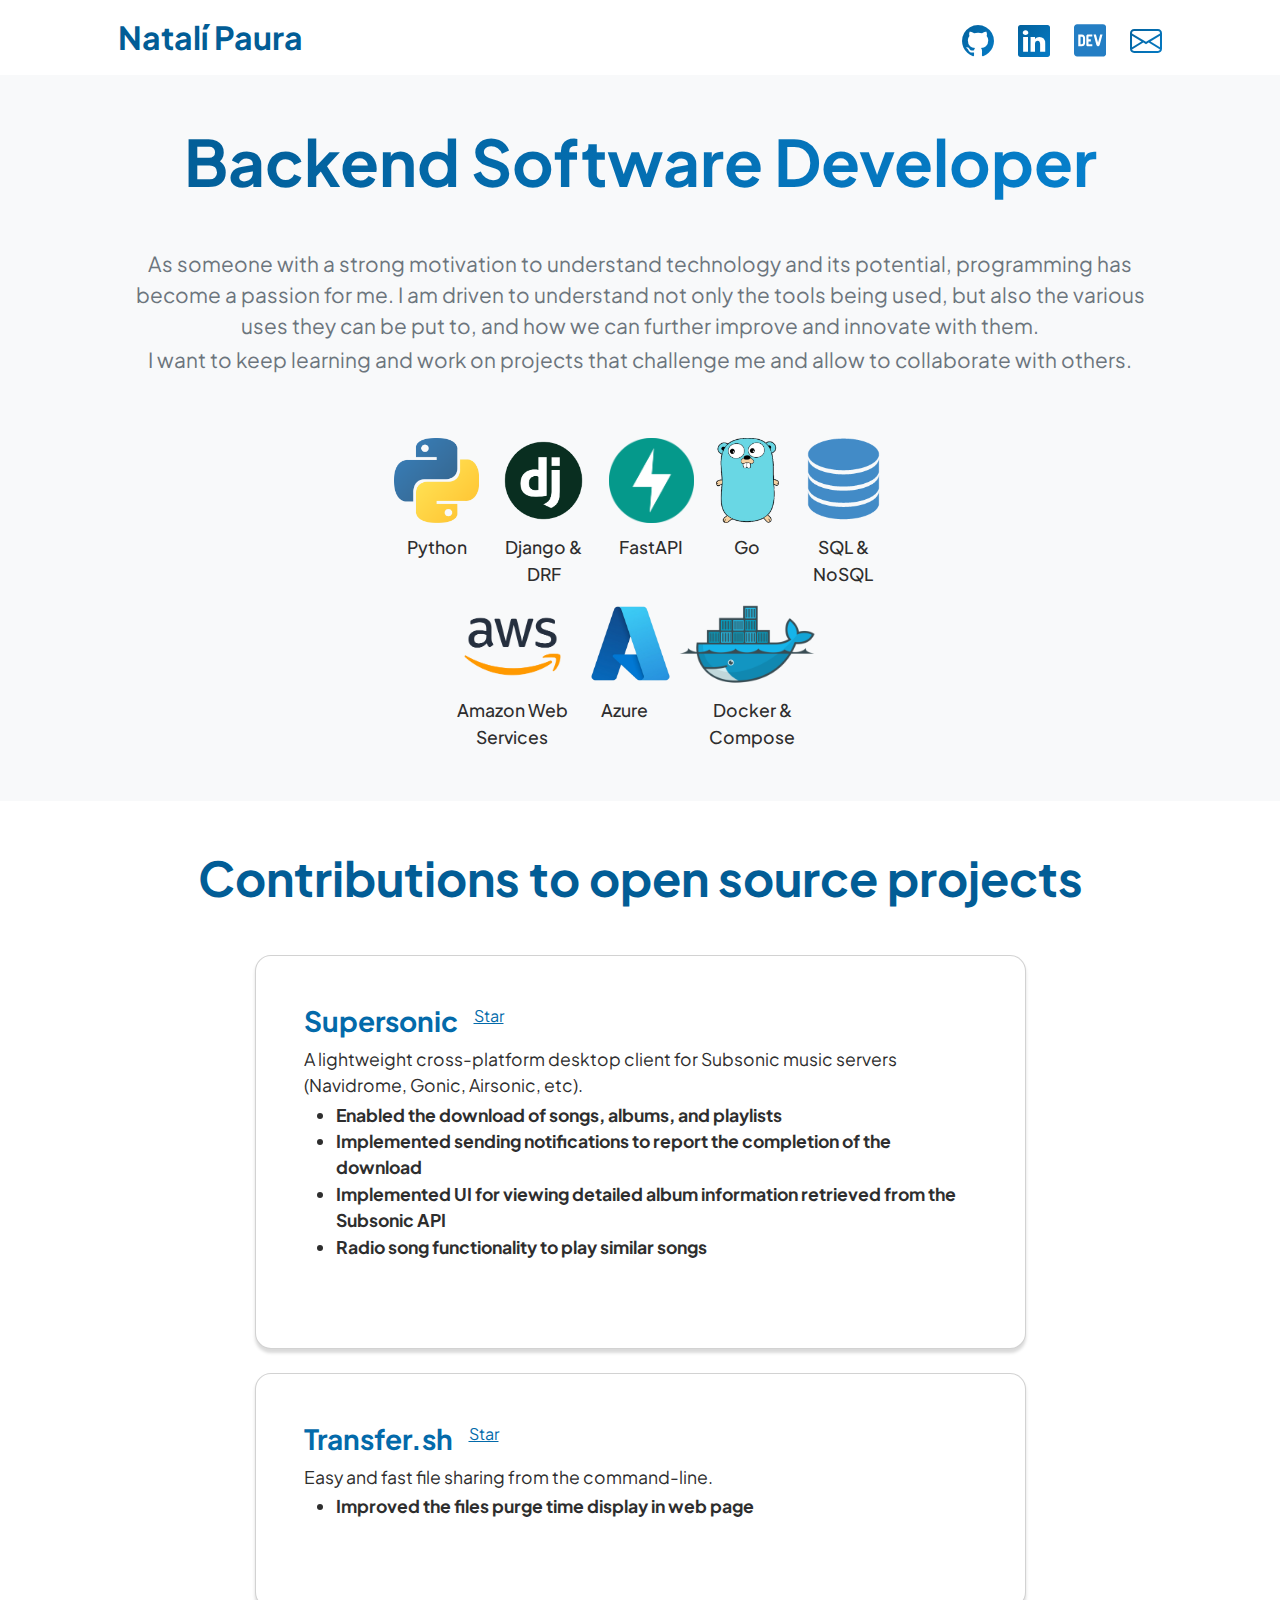
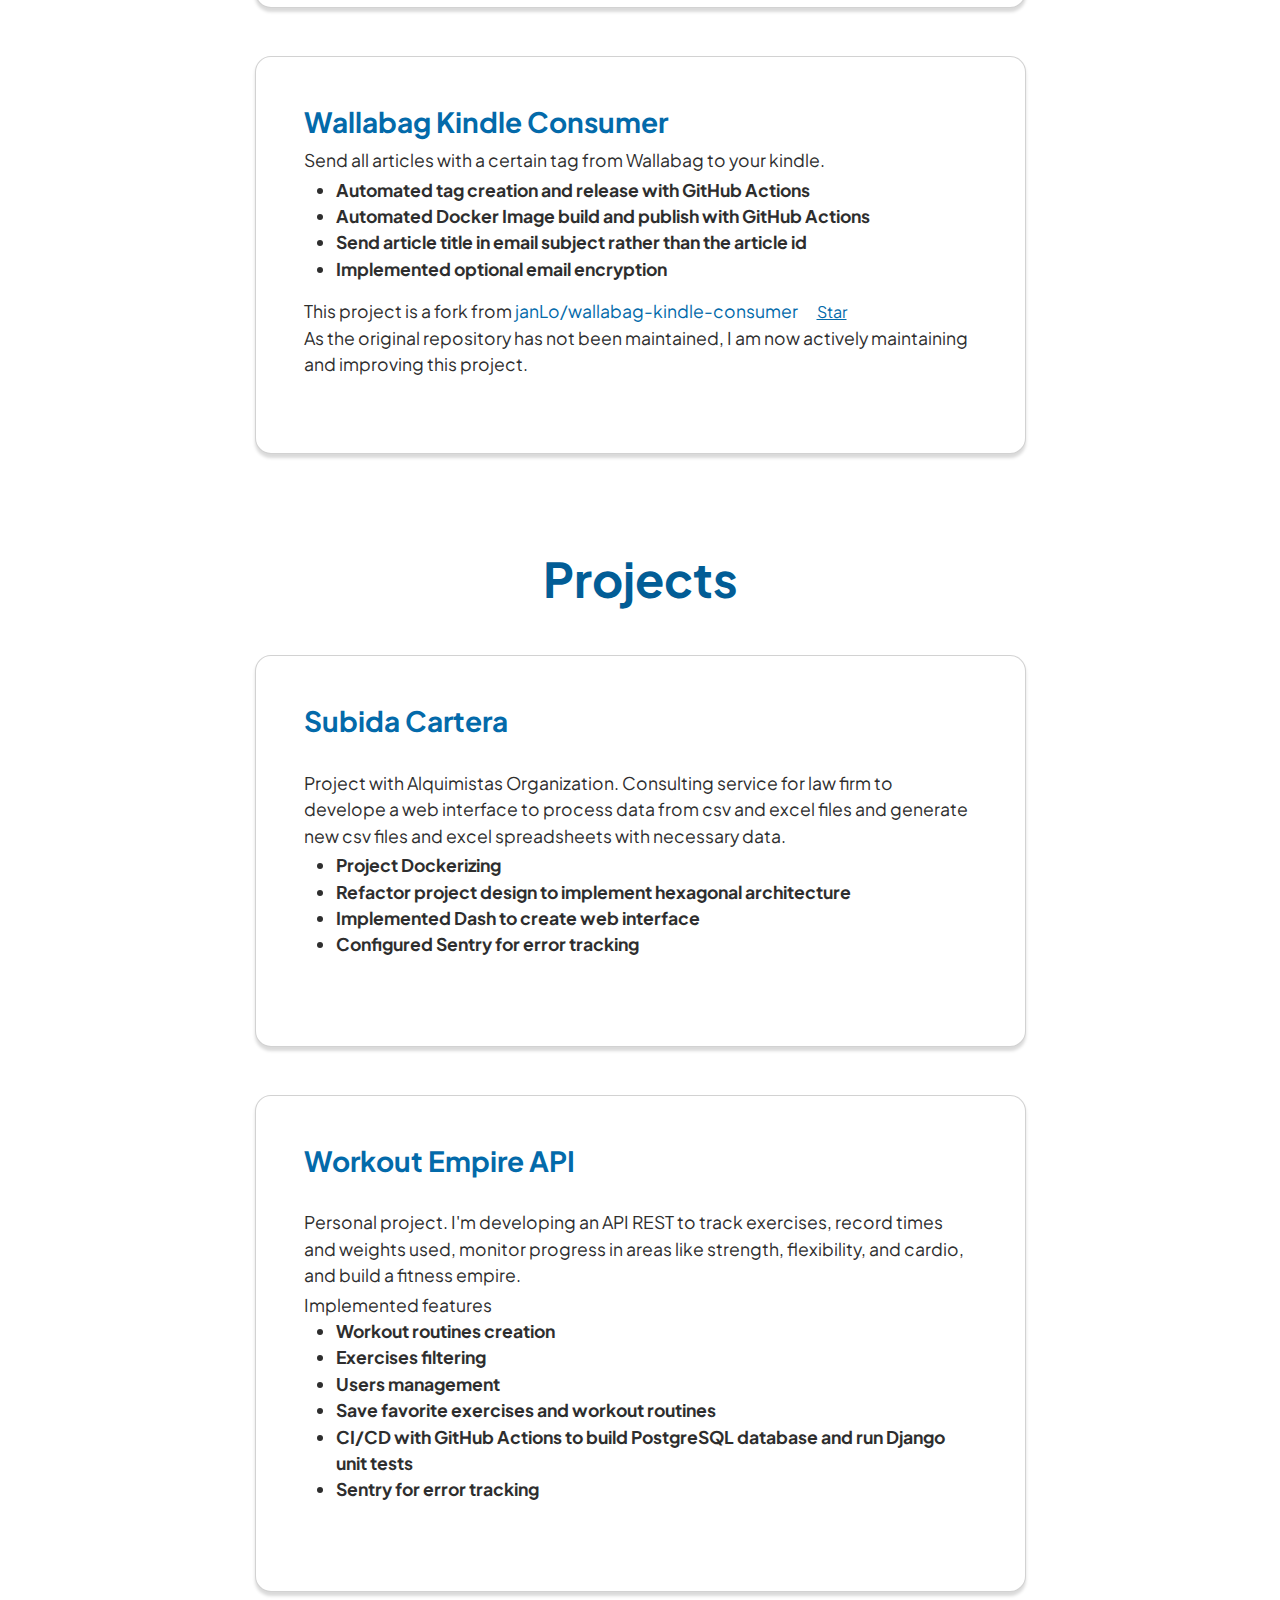
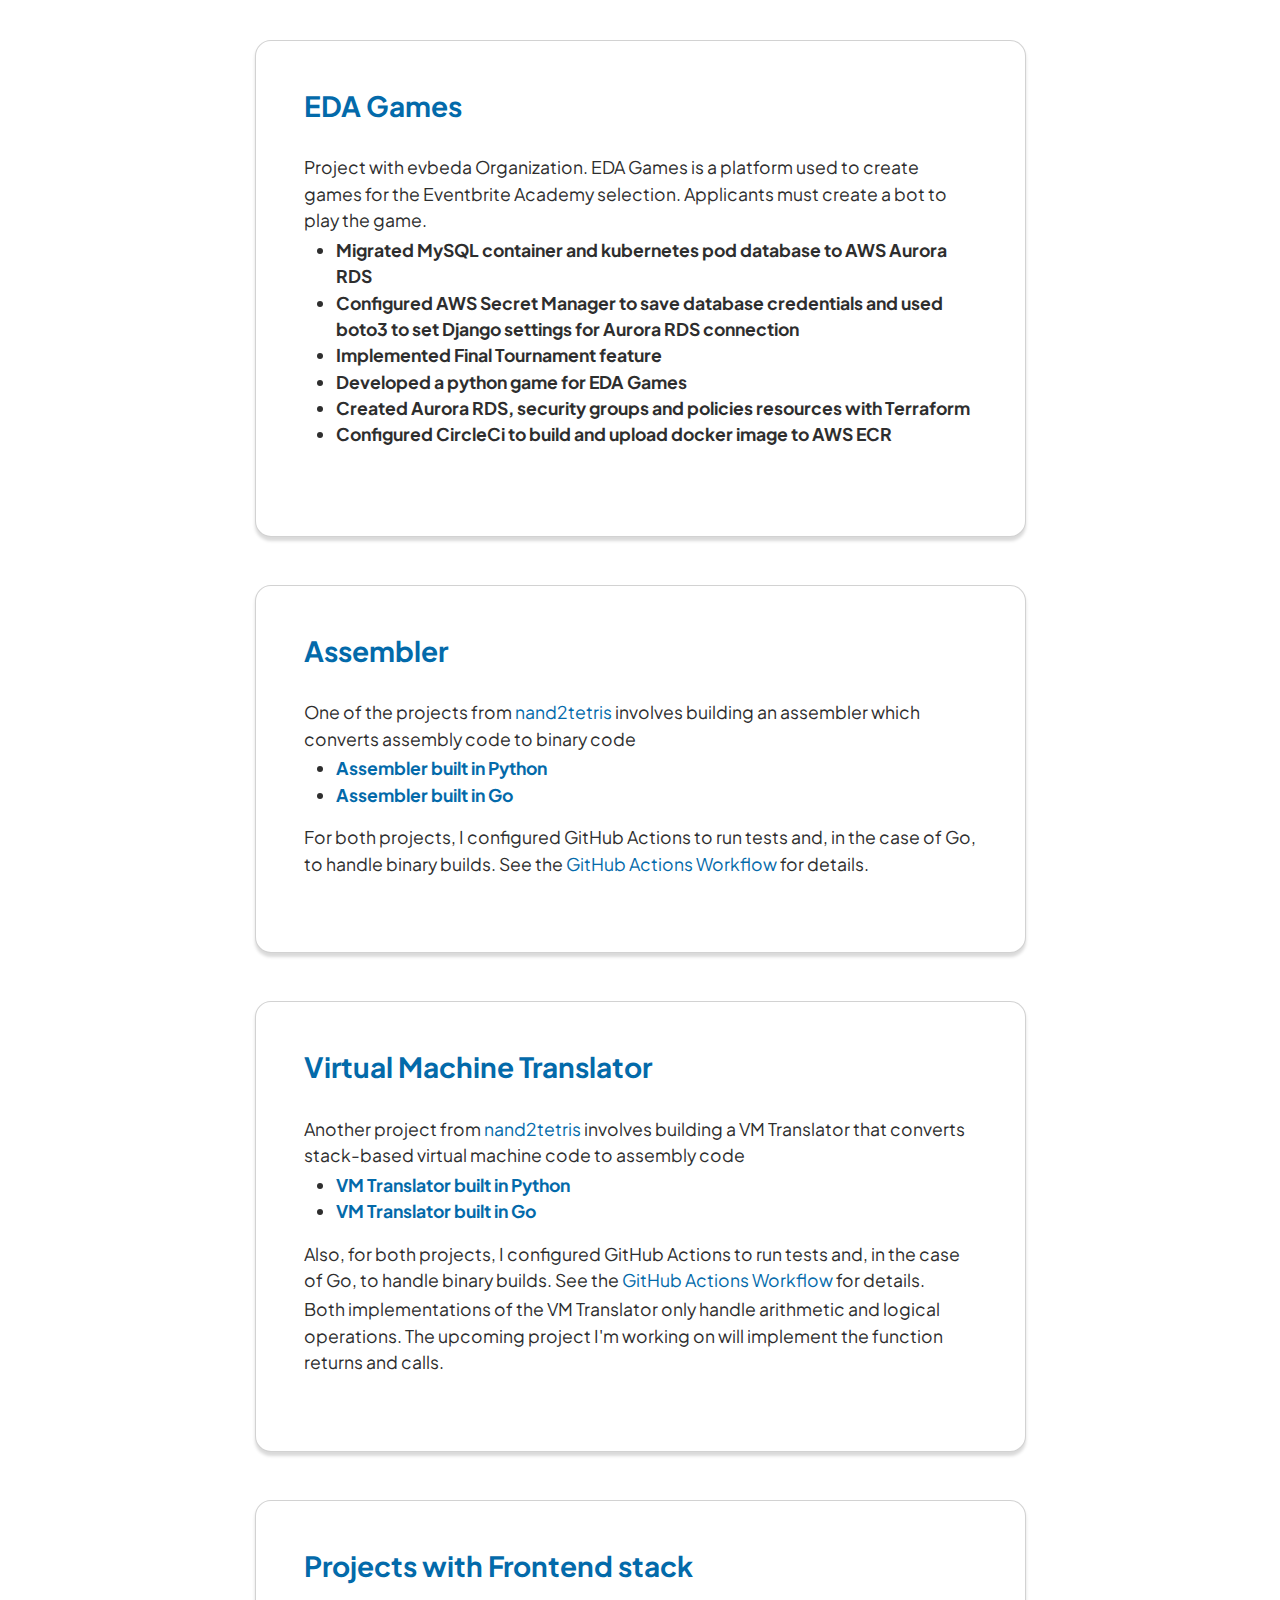
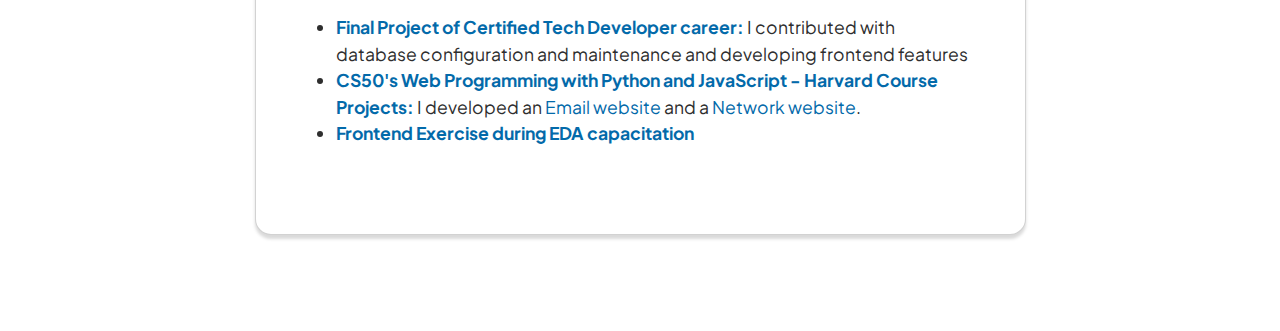
==== commit e5d3dfb1: "update style and icons" ====
--- a/index.html
+++ b/index.html
@@ -52,16 +52,39 @@
                                     <br>
                                     <!-- <div class="badge bg-gradient-primary-to-secondary text-white mb-4"><div class="text-uppercase">Python &middot; Django &middot; Go &middot; Docker</div></div> -->
                                     <div class="logo-container">
-                                        <img class="language-icon" id="python-logo" src="assets/python.png">
-                                        <img class="language-icon" id="django-logo" src="assets/django.png">
-                                        <img class="language-icon" id="fastapi-logo" src="assets/fastapi_logo.png">
-                                        <img class="language-icon" id="go-logo"src="assets/golang_icon.png">
-                                        <img class="language-icon" id="db-logo" src="assets/database.png">
-                                        <img class="language-icon" src="assets/docker_icon.png">
-                                    </div>
-                                    <div>
-                                        <img class="language-icon" src="assets/aws.png">
-                                        <img class="language-icon" id="azure-logo" src="assets/azure-logo.svg">
+                                        <div class="tool-container">
+                                            <img class="language-icon" src="assets/python.png">
+                                            <p>Python</p>
+                                        </div>
+                                        <div class="tool-container">
+                                            <img class="language-icon" src="assets/django.png">
+                                            <p>Django & DRF</p>
+                                        </div>
+                                        <div class="tool-container">
+                                            <img class="language-icon" src="assets/fastapi.png">
+                                            <p>FastAPI</p>
+                                        </div>
+                                        <div class="tool-container">
+                                            <img class="language-icon" src="assets/golang.png">
+                                            <p>Go</p>
+                                        </div>
+                                        <div class="tool-container">
+                                            <img class="language-icon" src="assets/database.png">
+                                            <p>SQL & NoSQL</p>
+                                        </div>
+                                    <div class="logo-container">
+                                        <div class="tool-container">
+                                            <img class="language-icon" src="assets/aws.png">
+                                            <p>Amazon Web Services</p>
+                                        </div>
+                                        <div class="tool-container">
+                                            <img class="language-icon" id="azure-icon" src="assets/azure.png">
+                                            <p>Azure</p>
+                                        </div>
+                                        <div class="tool-container">
+                                            <img class="language-icon" id="docker-icon" src="assets/docker.png">
+                                            <p>Docker & Compose</p>
+                                        </div>
                                     </div>
                                 </div>
                             </div>
@@ -79,7 +102,7 @@
                     <div class="row gx-5 justify-content-center">
                         <div class="col-lg-11 col-xl-9 col-xxl-8">
                             <!-- Project Card 1-->
-                            <div class="card overflow-hidden shadow rounded-4 border-0">
+                            <div class="card overflow-hidden border-line shadow rounded-4 border-line">
                                 <div class="card-body p-0">
                                     <div class="d-flex align-items-center">
                                         <div class="p-5">
@@ -101,7 +124,7 @@
                             </div>
                             <br>
                             <!-- Project Card 2-->
-                            <div class="card overflow-hidden shadow rounded-4 border-0 mb-5">
+                            <div class="card overflow-hidden shadow rounded-4 border-line mb-5">
                                 <div class="card-body p-0">
                                     <div class="d-flex align-items-center">
                                         <div class="p-5">
@@ -119,7 +142,7 @@
                                 </div>
                             </div>
                             <!-- Project Card 3-->
-                            <div class="card overflow-hidden shadow rounded-4 border-0 mb-5">
+                            <div class="card overflow-hidden shadow rounded-4 border-line mb-5">
                                 <div class="card-body p-0">
                                     <div class="d-flex align-items-center">
                                         <div class="p-5">
@@ -156,7 +179,7 @@
                     <div class="row gx-5 justify-content-center">
                         <div class="col-lg-11 col-xl-9 col-xxl-8">
                             <!-- Project Card 1-->
-                            <div class="card overflow-hidden shadow rounded-4 border-0 mb-5">
+                            <div class="card overflow-hidden shadow rounded-4 border-line mb-5">
                                 <div class="card-body p-0">
                                     <div class="d-flex align-items-center">
                                         <div class="p-5">
@@ -183,7 +206,7 @@
                         </div>
                         <div class="col-lg-11 col-xl-9 col-xxl-8">
                             <!-- Project Card 2-->
-                            <div class="card overflow-hidden shadow rounded-4 border-0 mb-5">
+                            <div class="card overflow-hidden shadow rounded-4 border-line mb-5">
                                 <div class="card-body p-0">
                                     <div class="d-flex align-items-center">
                                         <div class="p-5">
@@ -218,7 +241,7 @@
                                 </div>
                             </div>
                             <!-- Project Card 3-->
-                            <div class="card overflow-hidden shadow rounded-4 border-0 mb-5">
+                            <div class="card overflow-hidden shadow rounded-4 border-line mb-5">
                                 <div class="card-body p-0">
                                     <div class="d-flex align-items-center">
                                         <div class="p-5">
@@ -249,7 +272,7 @@
                                 </div>
                             </div>
                             <!-- Project Card 4-->
-                            <div class="card overflow-hidden shadow rounded-4 border-0 mb-5">
+                            <div class="card overflow-hidden shadow rounded-4 border-line mb-5">
                                 <div class="card-body p-0">
                                     <div class="d-flex align-items-center">
                                         <div class="p-5">
@@ -271,7 +294,7 @@
                                 </div>
                             </div>
                             <!-- Project Card 5-->
-                            <div class="card overflow-hidden shadow rounded-4 border-0 mb-5">
+                            <div class="card overflow-hidden shadow rounded-4 border-line mb-5">
                                 <div class="card-body p-0">
                                     <div class="d-flex align-items-center">
                                         <div class="p-5">
@@ -294,7 +317,7 @@
                                 </div>
                             </div>
                             <!-- Project Card 6-->
-                            <div class="card overflow-hidden shadow rounded-4 border-0 mb-5">
+                            <div class="card overflow-hidden shadow rounded-4 border-line mb-5">
                                 <div class="card-body p-0">
                                     <div class="d-flex align-items-center">
                                         <div class="p-5">
